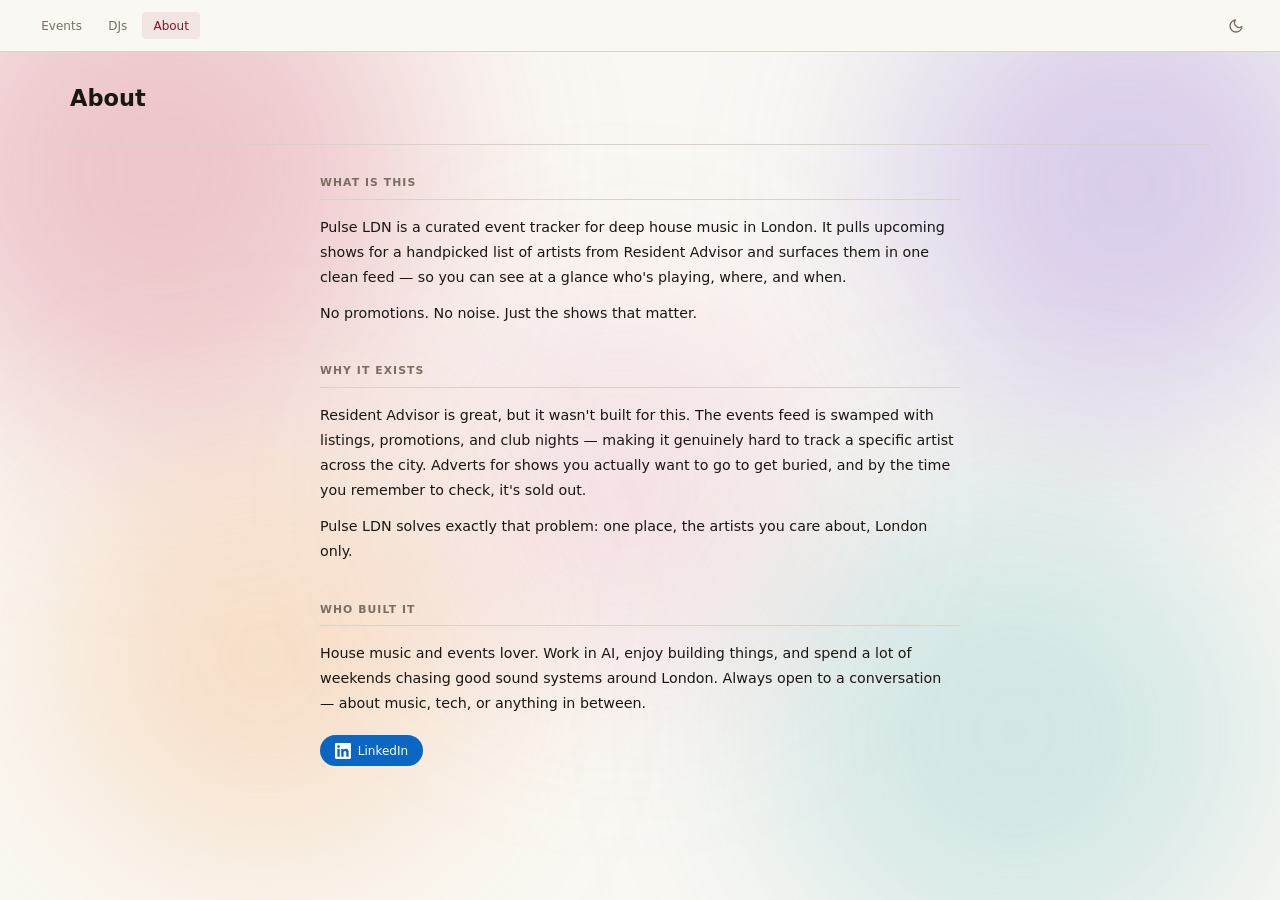
==== about.html @ 54cebf29 "Add about page and expand DJ list to 60 artists - New about.html with three sections: what it is, wh" ====
<!DOCTYPE html>
<html lang="en">
<head>
  <meta charset="UTF-8" />
  <meta name="viewport" content="width=device-width, initial-scale=1.0" />
  <title>About — Pulse LDN</title>
  <link rel="preconnect" href="https://fonts.googleapis.com" />
  <link rel="preconnect" href="https://fonts.gstatic.com" crossorigin />
  <link href="https://fonts.googleapis.com/css2?family=Playfair+Display:wght@700&display=swap" rel="stylesheet" />
  <link href="https://api.fontshare.com/v2/css?f[]=satoshi@400,500,700&display=swap" rel="stylesheet" />
  <link rel="preconnect" href="https://cdn.jsdelivr.net" />
  <link rel="stylesheet" href="style.css?v=6" />
  <script src="theme.js"></script>
</head>
<body>
  <div class="bg-blobs" aria-hidden="true">
    <div class="blob blob-1"></div>
    <div class="blob blob-2"></div>
    <div class="blob blob-3"></div>
    <div class="blob blob-4"></div>
    <div class="blob blob-5"></div>
  </div>
  <nav>
    <div class="nav-links">
      <a href="index.html">Events</a>
      <a href="djs.html">DJs</a>
      <a href="about.html" class="active">About</a>
    </div>
    <button id="themeToggle" class="theme-toggle" aria-label="Toggle dark mode"></button>
  </nav>

  <main>
    <div class="page-header" id="aboutHeader">
      <h2>About</h2>
    </div>

    <div id="aboutContent" style="max-width:640px; margin:0 auto;">

      <div class="section-title">What is this</div>
      <div class="about-block">
        <p>Pulse LDN is a curated event tracker for deep house music in London. It pulls upcoming shows for a handpicked list of artists from Resident Advisor and surfaces them in one clean feed — so you can see at a glance who's playing, where, and when.</p>
        <p>No promotions. No noise. Just the shows that matter.</p>
      </div>

      <div class="section-title">Why it exists</div>
      <div class="about-block">
        <p>Resident Advisor is great, but it wasn't built for this. The events feed is swamped with listings, promotions, and club nights — making it genuinely hard to track a specific artist across the city. Adverts for shows you actually want to go to get buried, and by the time you remember to check, it's sold out.</p>
        <p>Pulse LDN solves exactly that problem: one place, the artists you care about, London only.</p>
      </div>

      <div class="section-title">Who built it</div>
      <div class="about-block">
        <p>House music and events lover. Work in AI, enjoy building things, and spend a lot of weekends chasing good sound systems around London. Always open to a conversation — about music, tech, or anything in between.</p>
        <a
          href="https://www.linkedin.com/in/rohin-bhuptani/"
          target="_blank"
          rel="noopener noreferrer"
          class="linkedin-btn"
          aria-label="Connect on LinkedIn"
        >
          <svg xmlns="http://www.w3.org/2000/svg" width="16" height="16" viewBox="0 0 24 24" fill="currentColor" aria-hidden="true">
            <path d="M20.447 20.452h-3.554v-5.569c0-1.328-.027-3.037-1.852-3.037-1.853 0-2.136 1.445-2.136 2.939v5.667H9.351V9h3.414v1.561h.046c.477-.9 1.637-1.85 3.37-1.85 3.601 0 4.267 2.37 4.267 5.455v6.286zM5.337 7.433a2.062 2.062 0 0 1-2.063-2.065 2.064 2.064 0 1 1 2.063 2.065zm1.782 13.019H3.555V9h3.564v11.452zM22.225 0H1.771C.792 0 0 .774 0 1.729v20.542C0 23.227.792 24 1.771 24h20.451C23.2 24 24 23.227 24 22.271V1.729C24 .774 23.2 0 22.222 0h.003z"/>
          </svg>
          LinkedIn
        </a>
      </div>

    </div>
  </main>

  <script src="https://cdn.jsdelivr.net/npm/gsap@3.12.5/dist/gsap.min.js"></script>
  <script src="animations.js?v=2"></script>
</body>
</html>
---- style.css ----
/* ─── Reset & base ─────────────────────────────────────────────────────────── */
*, *::before, *::after { box-sizing: border-box; margin: 0; padding: 0; }

:root {
  --bg:           #FAF8F3;
  --surface:      #F2EDE4;
  --surface2:     #EAE5DA;
  --border:       #D8D1C6;
  --accent:       #8B1527;
  --accent-dim:   rgba(139, 21, 39, 0.08);
  --text:         #1A1612;
  --text-muted:   #7A6D62;
  --text-dim:     #B5ACA4;
  --pill-bg:      #EDE7DC;
  --pill-text:    #3A2E24;
  --row-hover:    rgba(0, 0, 0, 0.03);
  --row-alt:      rgba(0, 0, 0, 0.018);
  --surface-card: #FFFFFF;
  --input-bg:     rgba(255, 255, 255, 0.7);
  --glass-bg:     rgba(250, 248, 243, 0.65);
  --glass-inset:  rgba(255, 255, 255, 0.55);
  --clear-border: rgba(0, 0, 0, 0.12);
  --radius:       4px;
  --font:         'Satoshi', 'Inter', system-ui, -apple-system, sans-serif;
  --font-serif:   'Playfair Display', Georgia, 'Times New Roman', serif;
}

[data-theme="dark"] {
  --bg:           #0F0C0A;
  --surface:      #181410;
  --surface2:     #201C18;
  --border:       #2C2420;
  --accent:       #D4516A;
  --accent-dim:   rgba(212, 81, 106, 0.14);
  --text:         #F0EBE3;
  --text-muted:   #8A7A72;
  --text-dim:     #504640;
  --pill-bg:      #231E1A;
  --pill-text:    #C8BCB4;
  --row-hover:    rgba(255, 255, 255, 0.04);
  --row-alt:      rgba(255, 255, 255, 0.02);
  --surface-card: #181410;
  --input-bg:     rgba(255, 255, 255, 0.06);
  --glass-bg:     rgba(12, 9, 7, 0.80);
  --glass-inset:  rgba(255, 255, 255, 0.04);
  --clear-border: rgba(255, 255, 255, 0.12);
}

html { font-size: 15px; }

body {
  background: var(--bg);
  color: var(--text);
  font-family: var(--font);
  min-height: 100vh;
  line-height: 1.5;
  transition: background-color 0.25s, color 0.25s;
}

a { color: inherit; text-decoration: none; }

/* ── Ambient background blobs ──────────────────────────────────────────────── */
.bg-blobs {
  position: fixed;
  inset: 0;
  z-index: 0;
  pointer-events: none;
  overflow: hidden;
}

.blob {
  position: absolute;
  border-radius: 50%;
  filter: blur(100px);
  will-change: transform;
}

/* Light mode */
.blob-1 { width: 520px; height: 520px; top: -10%;   left: -8%;  background: rgba(210,90,120,0.32);  animation: drift1 20s ease-in-out infinite alternate; }
.blob-2 { width: 460px; height: 460px; top: -5%;    right: -6%; background: rgba(130,90,210,0.28);  animation: drift2 25s ease-in-out infinite alternate; }
.blob-3 { width: 400px; height: 400px; bottom: 5%;  left: 5%;   background: rgba(240,150,80,0.28);  animation: drift3 18s ease-in-out infinite alternate; }
.blob-4 { width: 480px; height: 480px; bottom: -8%; right: 2%;  background: rgba(60,170,180,0.22);  animation: drift4 22s ease-in-out infinite alternate; }
.blob-5 { width: 350px; height: 350px; top: 35%;    left: 35%;  background: rgba(225,120,160,0.20); animation: drift5 28s ease-in-out infinite alternate; }

/* Dark mode overrides */
[data-theme="dark"] .blob-1 { background: rgba(200,55,85,0.30); }
[data-theme="dark"] .blob-2 { background: rgba(130,45,70,0.24); }
[data-theme="dark"] .blob-3 { background: rgba(190,90,35,0.22); }
[data-theme="dark"] .blob-4 { background: rgba(120,50,100,0.20); }
[data-theme="dark"] .blob-5 { background: rgba(170,45,65,0.18); }

@keyframes drift1 { from { transform: translate(0,0) scale(1);    } to { transform: translate(60px,80px) scale(1.1);    } }
@keyframes drift2 { from { transform: translate(0,0) scale(1.05); } to { transform: translate(-70px,50px) scale(0.95); } }
@keyframes drift3 { from { transform: translate(0,0) scale(0.95); } to { transform: translate(50px,-60px) scale(1.1);  } }
@keyframes drift4 { from { transform: translate(0,0) scale(1);    } to { transform: translate(-50px,-70px) scale(1.05);} }
@keyframes drift5 { from { transform: translate(0,0) scale(1.1);  } to { transform: translate(40px,60px) scale(0.9);   } }

/* ─── Nav ──────────────────────────────────────────────────────────────────── */
nav {
  border-bottom: 1px solid var(--border);
  padding: 0 2rem;
  height: 52px;
  display: flex;
  align-items: center;
  gap: 2rem;
  position: sticky;
  top: 0;
  z-index: 10;
  background: var(--bg);
  transition: background-color 0.25s, border-color 0.25s;
}

.nav-logo {
  font-size: 0.95rem;
  font-weight: 700;
  letter-spacing: 0.06em;
  text-transform: uppercase;
  color: var(--text);
  flex-shrink: 0;
}

.nav-links {
  display: flex;
  gap: 0.25rem;
}

.nav-links a {
  font-size: 0.8rem;
  font-weight: 500;
  color: var(--text-muted);
  padding: 0.3rem 0.75rem;
  border-radius: var(--radius);
  transition: color 0.15s, background 0.15s;
}

.nav-links a:hover,
.nav-links a.active {
  color: var(--accent);
  background: var(--accent-dim);
}

.nav-mini-title {
  position: absolute;
  left: 50%;
  transform: translateX(-50%);
  font-family: var(--font-serif);
  font-size: 1rem;
  font-weight: 700;
  letter-spacing: -0.02em;
  color: var(--text);
  opacity: 0;
  pointer-events: none;
  white-space: nowrap;
}

.theme-toggle {
  margin-left: auto;
  background: none;
  border: none;
  cursor: pointer;
  color: var(--text-muted);
  padding: 0.4rem;
  border-radius: 50%;
  display: flex;
  align-items: center;
  justify-content: center;
  transition: color 0.15s, background 0.15s;
  flex-shrink: 0;
  line-height: 0;
}

.theme-toggle:hover {
  color: var(--text);
  background: var(--accent-dim);
}

/* ─── Hero ─────────────────────────────────────────────────────────────────── */
.hero {
  padding: 3.5rem 0;
  text-align: center;
  border-bottom: 1px solid var(--border);
  margin-bottom: 2.5rem;
}

.hero-title {
  font-family: var(--font-serif);
  font-size: clamp(2.5rem, 5.5vw, 5rem);
  font-weight: 700;
  color: var(--text);
  line-height: 1.05;
  letter-spacing: -0.03em;
  margin-bottom: 0.85rem;
}

.hero-sub {
  font-size: 0.875rem;
  color: var(--text-muted);
}

/* ─── Main layout ──────────────────────────────────────────────────────────── */
main {
  max-width: 1200px;
  margin: 0 auto;
  padding: 0 2rem 4rem;
  position: relative;
  z-index: 1;
}

/* ─── Filters ──────────────────────────────────────────────────────────────── */
.filters {
  display: flex;
  align-items: flex-end;
  gap: 1rem;
  margin-bottom: 1.5rem;
  flex-wrap: wrap;
  background: var(--glass-bg);
  backdrop-filter: blur(18px);
  -webkit-backdrop-filter: blur(18px);
  border: 1px solid rgba(255, 255, 255, 0.08);
  border-radius: 18px;
  box-shadow: 0 8px 32px rgba(0, 0, 0, 0.07), 0 1px 0 var(--glass-inset) inset;
  padding: 1.5rem;
  transition: background-color 0.25s;
}

/* Filter toggle — mobile only */
.filter-toggle {
  display: none;
}

/* Filter body — transparent on desktop, toggled on mobile */
.filter-body {
  display: contents;
}

.filter-group {
  display: flex;
  flex-direction: column;
  gap: 0.3rem;
}

.filter-group label {
  font-size: 0.68rem;
  font-weight: 600;
  letter-spacing: 0.08em;
  text-transform: uppercase;
  color: var(--text-muted);
}

.filter-group input[type="text"],
.filter-group input[type="date"],
.filter-group select {
  background: var(--input-bg);
  border: 1px solid rgba(0, 0, 0, 0.09);
  border-radius: 999px;
  color: var(--text);
  font-family: var(--font);
  font-size: 0.85rem;
  padding: 0.45rem 1rem;
  outline: none;
  transition: border-color 0.15s, box-shadow 0.15s, background-color 0.25s;
  height: 36px;
}

[data-theme="dark"] .filter-group input[type="text"],
[data-theme="dark"] .filter-group input[type="date"],
[data-theme="dark"] .filter-group select {
  border-color: rgba(255, 255, 255, 0.1);
}

#searchDJ { width: 200px; }
#filterVenue { width: 180px; cursor: pointer; }
#dateFrom, #dateTo { width: 148px; }

input[type="date"]::-webkit-calendar-picker-indicator {
  filter: opacity(0.35);
  cursor: pointer;
}

[data-theme="dark"] input[type="date"]::-webkit-calendar-picker-indicator {
  filter: invert(0.8) opacity(0.5);
}

.filter-group input:focus,
.filter-group select:focus {
  border-color: var(--accent);
  box-shadow: 0 0 0 2px var(--accent-dim);
}

/* Weekend shortcut buttons */
.weekend-btns {
  display: flex;
  flex-direction: column;
  gap: 0.3rem;
}

.weekend-btns-label {
  font-size: 0.68rem;
  font-weight: 600;
  letter-spacing: 0.08em;
  text-transform: uppercase;
  color: var(--text-muted);
}

.weekend-btns-row {
  display: flex;
  gap: 0.4rem;
}

.weekend-btn {
  height: 36px;
  padding: 0 1rem;
  background: var(--accent-dim);
  border: 1px solid var(--accent);
  border-radius: 999px;
  color: var(--accent);
  font-family: var(--font);
  font-size: 0.75rem;
  font-weight: 600;
  cursor: pointer;
  transition: background 0.15s, color 0.15s;
  white-space: nowrap;
}

.weekend-btn:hover,
.weekend-btn.active {
  background: var(--accent);
  color: white;
}

.clear-btn {
  height: 36px;
  padding: 0 1.1rem;
  background: transparent;
  border: 1px solid var(--border);
  border-radius: 999px;
  color: var(--text);
  font-family: var(--font);
  font-size: 0.8rem;
  font-weight: 500;
  cursor: pointer;
  transition: border-color 0.15s, color 0.15s, background 0.15s;
  white-space: nowrap;
  align-self: flex-end;
}

.clear-btn:hover {
  border-color: var(--text-muted);
  background: var(--row-hover);
  color: var(--text);
}

/* ─── Results meta ─────────────────────────────────────────────────────────── */
.results-meta {
  font-size: 0.75rem;
  color: var(--text-muted);
  margin-bottom: 0.75rem;
  min-height: 1.2em;
}

/* ─── Table ────────────────────────────────────────────────────────────────── */
.table-wrapper {
  overflow-x: auto;
  border: 1px solid var(--border);
  border-radius: 6px;
  box-shadow: 0 2px 20px rgba(0, 0, 0, 0.06);
  background: var(--surface-card);
  transition: background-color 0.25s, border-color 0.25s;
}

table {
  width: 100%;
  border-collapse: collapse;
  font-size: 0.875rem;
}

thead th {
  background: var(--surface2);
  padding: 0.65rem 1rem;
  text-align: left;
  font-size: 0.68rem;
  font-weight: 600;
  letter-spacing: 0.08em;
  text-transform: uppercase;
  color: var(--text-muted);
  border-bottom: 2px solid var(--border);
  white-space: nowrap;
}

thead th[data-sort] {
  cursor: pointer;
  user-select: none;
  transition: color 0.15s;
}

thead th[data-sort]:hover { color: var(--text); }

thead th[data-sort]::after {
  content: '';
  display: inline-block;
  margin-left: 0.35rem;
  opacity: 0;
  font-size: 0.6rem;
  vertical-align: middle;
}

thead th[data-sort].sort-asc::after  { content: '▲'; opacity: 0.7; }
thead th[data-sort].sort-desc::after { content: '▼'; opacity: 0.7; }

thead th[data-sort].sort-asc,
thead th[data-sort].sort-desc { color: var(--accent); }

tbody tr {
  border-bottom: 1px solid var(--border);
  transition: background 0.1s;
}

tbody tr:last-child { border-bottom: none; }
tbody tr:nth-child(odd) { background: var(--row-alt); }
tbody tr:hover { background: var(--row-hover); }

tbody td {
  padding: 0.9rem 1rem;
  vertical-align: top;
}

.col-date    { width: 110px; }
.col-event   { min-width: 200px; }
.col-venue   { width: 180px; }
.col-djs     { min-width: 220px; }
.col-tickets { width: 120px; text-align: right; }

/* Date cell */
.date-cell {
  display: flex;
  flex-direction: column;
  gap: 1px;
}

.date-day {
  font-size: 0.72rem;
  font-weight: 600;
  letter-spacing: 0.06em;
  text-transform: uppercase;
  color: var(--text-muted);
}

.date-full {
  font-size: 0.9rem;
  font-weight: 500;
  color: var(--text);
}

tr.is-weekend .date-full {
  color: var(--accent);
  font-weight: 600;
}

/* Event title */
.event-title { font-weight: 500; color: var(--text); line-height: 1.35; }

/* Venue */
.venue-name { color: var(--text-muted); }

/* DJ pills */
.lineup { display: flex; flex-wrap: wrap; gap: 0.3rem; }

.dj-pill {
  background: var(--pill-bg);
  color: var(--pill-text);
  font-size: 0.72rem;
  font-weight: 500;
  padding: 0.25rem 0.65rem;
  border-radius: 999px;
  white-space: nowrap;
  cursor: pointer;
  border: 1px solid var(--border);
  transition: border-color 0.1s, color 0.1s, background 0.1s;
  text-decoration: none;
  display: inline-block;
}

.dj-pill:hover,
a.dj-pill:hover {
  background: var(--accent);
  border-color: var(--accent);
  color: white;
}

/* View event link */
.ticket-link {
  display: inline-block;
  font-size: 0.75rem;
  font-weight: 600;
  letter-spacing: 0.03em;
  color: var(--accent);
  text-decoration: none;
  padding: 0.3rem 0.85rem;
  border: 1px solid var(--accent);
  border-radius: 999px;
  transition: background 0.15s, color 0.15s;
  white-space: nowrap;
}

.ticket-link:hover {
  background: var(--accent);
  color: white;
}

.no-tickets { font-size: 0.75rem; color: var(--text-dim); }

/* Loading / empty rows */
.loading-row td,
.no-results-row td {
  color: var(--text-muted);
  text-align: center;
  padding: 3rem 1rem;
  font-size: 0.85rem;
}

/* ─── Empty state ──────────────────────────────────────────────────────────── */
.empty-state {
  text-align: center;
  padding: 5rem 1rem;
  color: var(--text-muted);
}
.empty-state p { margin-bottom: 1.2rem; font-size: 0.9rem; }

/* ─── Mobile event cards ───────────────────────────────────────────────────── */
.mobile-cards { display: none; }

/* ─── Page header (for inner pages) ───────────────────────────────────────── */
.page-header {
  margin-bottom: 2rem;
  padding-top: 2rem;
  padding-bottom: 1.5rem;
  border-bottom: 1px solid var(--border);
}

.page-header h2 {
  font-size: 1.5rem;
  font-weight: 700;
  color: var(--text);
  margin-bottom: 0.4rem;
}

.page-header p {
  font-size: 0.875rem;
  color: var(--text-muted);
}

/* ─── DJ Grid (djs.html) ───────────────────────────────────────────────────── */
.dj-grid {
  display: grid;
  grid-template-columns: repeat(auto-fill, minmax(180px, 1fr));
  gap: 0.75rem;
  margin-bottom: 3rem;
}

.dj-card {
  background: var(--surface-card);
  border: 1px solid var(--border);
  border-radius: var(--radius);
  padding: 1rem 1.25rem;
  text-decoration: none;
  color: var(--text);
  transition: border-color 0.15s, box-shadow 0.15s, background-color 0.25s;
  display: block;
}

.dj-card:hover {
  border-color: var(--accent);
  box-shadow: 0 2px 12px var(--accent-dim);
}

.dj-card-name {
  font-size: 0.9rem;
  font-weight: 600;
  color: var(--text);
  margin-bottom: 0.2rem;
}

.dj-card-meta {
  font-size: 0.72rem;
  color: var(--text-muted);
}

/* ─── About page ───────────────────────────────────────────────────────────── */
.about-block {
  margin-bottom: 2.5rem;
}

.about-block p {
  font-size: 0.95rem;
  line-height: 1.75;
  color: var(--text);
  margin-bottom: 0.75rem;
}

.linkedin-btn {
  display: inline-flex;
  align-items: center;
  gap: 0.45rem;
  margin-top: 0.5rem;
  padding: 0.45rem 1rem;
  border-radius: 999px;
  background: #0A66C2;
  color: #fff;
  font-size: 0.8rem;
  font-weight: 500;
  text-decoration: none;
  transition: opacity 0.15s;
}

.linkedin-btn:hover {
  opacity: 0.85;
}

/* ─── Request section (djs.html) ───────────────────────────────────────────── */
.request-section {
  background: var(--surface-card);
  border: 1px solid var(--border);
  border-radius: var(--radius);
  padding: 2rem;
  max-width: 560px;
  transition: background-color 0.25s;
}

.request-section h3 {
  font-size: 1rem;
  font-weight: 600;
  color: var(--text);
  margin-bottom: 0.5rem;
}

.request-section p {
  font-size: 0.85rem;
  color: var(--text-muted);
  margin-bottom: 1.25rem;
  line-height: 1.6;
}

.request-form {
  display: flex;
  flex-direction: column;
  gap: 0.75rem;
}

.request-form input,
.request-form textarea {
  background: var(--bg);
  border: 1px solid var(--border);
  border-radius: var(--radius);
  color: var(--text);
  font-family: var(--font);
  font-size: 0.85rem;
  padding: 0.6rem 0.85rem;
  outline: none;
  transition: border-color 0.15s;
  resize: vertical;
}

.request-form input:focus,
.request-form textarea:focus {
  border-color: var(--accent);
}

.request-form input::placeholder,
.request-form textarea::placeholder { color: var(--text-dim); }

.submit-btn {
  height: 38px;
  padding: 0 1.25rem;
  background: var(--accent);
  border: none;
  border-radius: 999px;
  color: white;
  font-family: var(--font);
  font-size: 0.85rem;
  font-weight: 600;
  cursor: pointer;
  align-self: flex-start;
  transition: opacity 0.15s;
}

.submit-btn:hover { opacity: 0.85; }

/* ─── DJ Profile (dj.html) ─────────────────────────────────────────────────── */
.dj-profile {
  max-width: 760px;
  padding-top: 2rem;
}

.dj-profile-header {
  margin-bottom: 1.75rem;
}

.dj-profile-name {
  font-family: var(--font-serif);
  font-size: 2.25rem;
  font-weight: 700;
  color: var(--text);
  letter-spacing: -0.02em;
  margin-bottom: 0.5rem;
}

.dj-profile-blurb {
  font-size: 1rem;
  color: var(--text-muted);
  line-height: 1.6;
  margin-bottom: 1rem;
}

.dj-socials {
  display: flex;
  flex-wrap: wrap;
  gap: 0.5rem;
}

.social-link {
  display: inline-block;
  font-size: 0.75rem;
  font-weight: 600;
  letter-spacing: 0.04em;
  text-transform: uppercase;
  color: var(--text-muted);
  border: 1px solid var(--border);
  border-radius: var(--radius);
  padding: 0.3rem 0.75rem;
  text-decoration: none;
  transition: border-color 0.15s, color 0.15s;
}

.social-link:hover {
  border-color: var(--accent);
  color: var(--accent);
}

.dj-profile-bio {
  background: var(--surface-card);
  border: 1px solid var(--border);
  border-radius: var(--radius);
  padding: 1.5rem;
  margin-bottom: 2rem;
  font-size: 0.9rem;
  color: var(--text-muted);
  line-height: 1.75;
  white-space: pre-wrap;
  transition: background-color 0.25s;
}

.section-title {
  font-size: 0.72rem;
  font-weight: 700;
  letter-spacing: 0.1em;
  text-transform: uppercase;
  color: var(--text-muted);
  margin-bottom: 1rem;
  padding-bottom: 0.5rem;
  border-bottom: 1px solid var(--border);
}

.back-link {
  display: inline-flex;
  align-items: center;
  gap: 0.4rem;
  font-size: 0.75rem;
  font-weight: 600;
  color: var(--text-muted);
  border: 1px solid var(--border);
  border-radius: 999px;
  padding: 0.35rem 0.9rem;
  margin-top: 1.75rem;
  margin-bottom: 2.5rem;
  transition: color 0.15s, border-color 0.15s, background 0.15s;
}

.back-link:hover {
  color: var(--accent);
  border-color: var(--accent);
  background: var(--accent-dim);
}

/* ─── Responsive ───────────────────────────────────────────────────────────── */
@media (max-width: 700px) {
  nav { padding: 0 1rem; }
  main { padding: 0 1rem 3rem; }

  .hero { padding: 1.25rem 0; }
  .hero-title { font-size: 2rem; }

  .filters { gap: 0; padding: 0; }

  .filter-toggle {
    display: flex;
    align-items: center;
    width: 100%;
    padding: 0.9rem 1.25rem;
    background: none;
    border: none;
    font-family: var(--font);
    font-size: 0.8rem;
    font-weight: 600;
    letter-spacing: 0.06em;
    text-transform: uppercase;
    color: var(--text-muted);
    cursor: pointer;
    gap: 0.4rem;
  }

  .filter-count { color: var(--accent); }

  .filter-arrow {
    margin-left: auto;
    font-size: 0.75rem;
    transition: transform 0.2s;
  }

  .filters.is-open .filter-arrow { transform: rotate(180deg); }

  .filter-body {
    display: none;
    flex-direction: column;
    gap: 0.75rem;
    width: 100%;
    box-sizing: border-box;
    padding: 0 1.25rem 1.25rem;
  }

  .filters.is-open .filter-body { display: flex; }

  #searchDJ, #filterVenue, #dateFrom, #dateTo {
    width: 100%;
    max-width: 100%;
    box-sizing: border-box;
  }
  .filter-group { width: 100%; }
  .weekend-btns { width: 100%; }
  .weekend-btns-row { width: 100%; }
  .weekend-btn { flex: 1; }

  .table-wrapper { display: none; }

  .mobile-cards {
    display: flex;
    flex-direction: column;
    gap: 0.75rem;
  }

  .event-card {
    background: var(--surface-card);
    border: 1px solid var(--border);
    border-radius: 6px;
    padding: 1rem 1.25rem;
    transition: background-color 0.25s;
  }

  .event-card-date {
    font-size: 0.72rem;
    font-weight: 600;
    text-transform: uppercase;
    letter-spacing: 0.06em;
    color: var(--text-muted);
    margin-bottom: 0.35rem;
  }

  .event-card-date.is-weekend { color: var(--accent); }

  .event-card-title {
    font-size: 0.95rem;
    font-weight: 600;
    color: var(--text);
    margin-bottom: 0.2rem;
    line-height: 1.3;
  }

  .event-card-venue {
    font-size: 0.8rem;
    color: var(--text-muted);
    margin-bottom: 0.65rem;
  }

  .event-card-lineup {
    display: flex;
    flex-wrap: wrap;
    gap: 0.3rem;
    margin-bottom: 0.85rem;
  }

  .event-card-footer {
    display: flex;
    justify-content: flex-end;
  }

  .dj-grid { grid-template-columns: repeat(auto-fill, minmax(140px, 1fr)); }
}
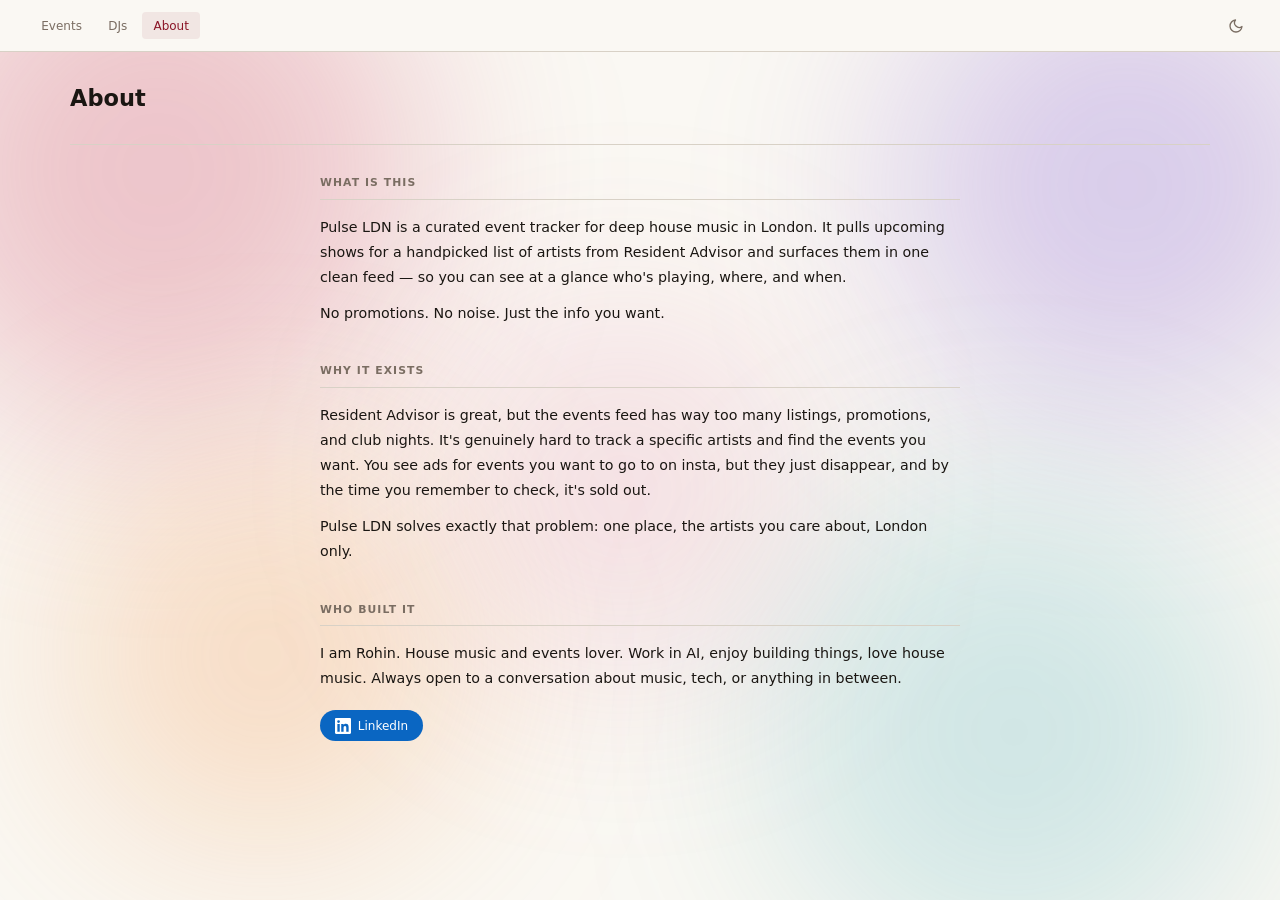
==== commit d470b2dc: "Update about.html" ====
--- a/about.html
+++ b/about.html
@@ -39,18 +39,18 @@
       <div class="section-title">What is this</div>
       <div class="about-block">
         <p>Pulse LDN is a curated event tracker for deep house music in London. It pulls upcoming shows for a handpicked list of artists from Resident Advisor and surfaces them in one clean feed — so you can see at a glance who's playing, where, and when.</p>
-        <p>No promotions. No noise. Just the shows that matter.</p>
+        <p>No promotions. No noise. Just the info you want. </p>
       </div>
 
       <div class="section-title">Why it exists</div>
       <div class="about-block">
-        <p>Resident Advisor is great, but it wasn't built for this. The events feed is swamped with listings, promotions, and club nights — making it genuinely hard to track a specific artist across the city. Adverts for shows you actually want to go to get buried, and by the time you remember to check, it's sold out.</p>
+        <p>Resident Advisor is great, but the events feed has way too many listings, promotions, and club nights. It's genuinely hard to track a specific artists and find the events you want. You see ads for events you want to go to on insta, but they just disappear, and by the time you remember to check, it's sold out.</p>
         <p>Pulse LDN solves exactly that problem: one place, the artists you care about, London only.</p>
       </div>
 
       <div class="section-title">Who built it</div>
       <div class="about-block">
-        <p>House music and events lover. Work in AI, enjoy building things, and spend a lot of weekends chasing good sound systems around London. Always open to a conversation — about music, tech, or anything in between.</p>
+        <p>I am Rohin. House music and events lover. Work in AI, enjoy building things, love house music. Always open to a conversation about music, tech, or anything in between.</p>
         <a
           href="https://www.linkedin.com/in/rohin-bhuptani/"
           target="_blank"
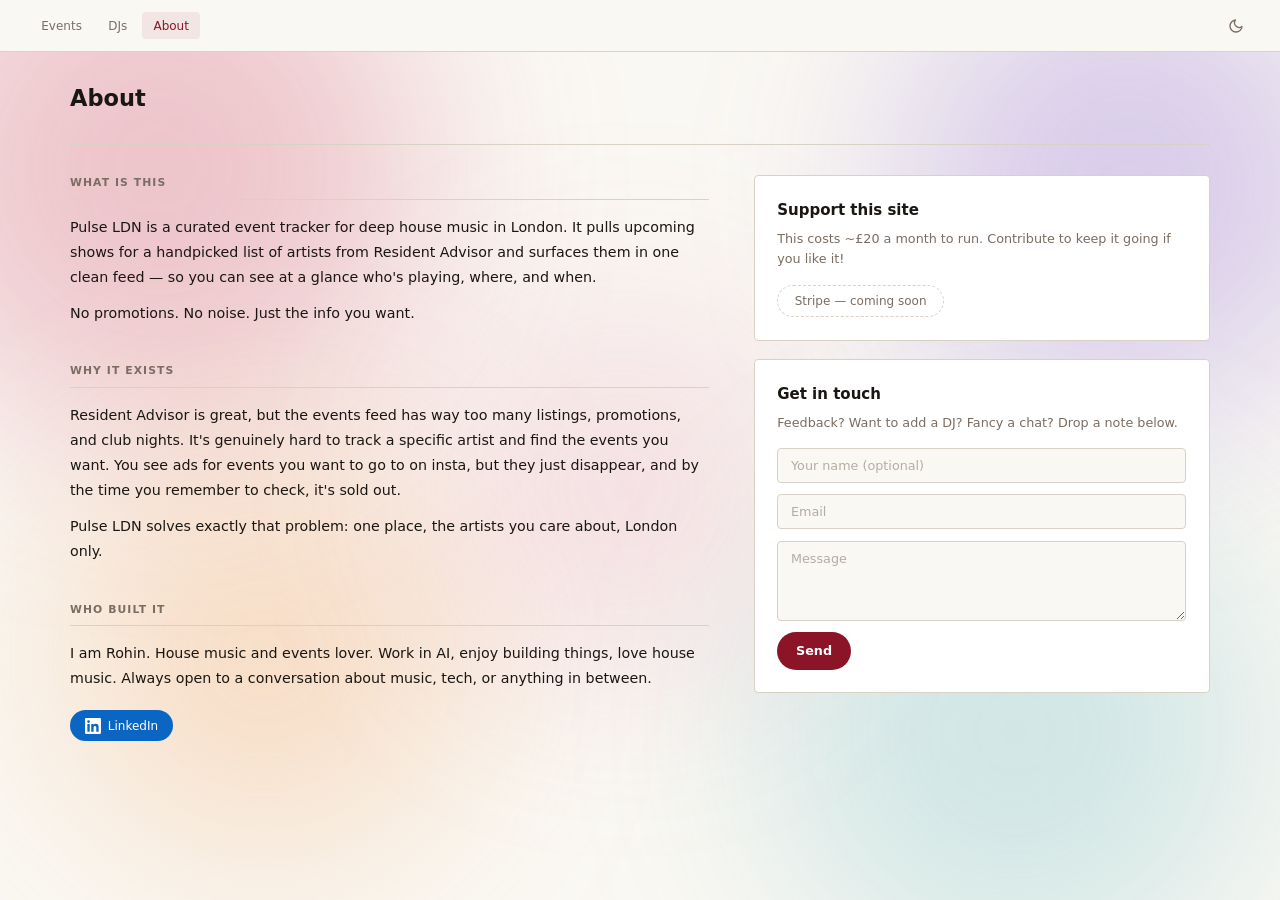
==== commit d3b3998d: "About page redesign: two-col layout, support placeholder, contact form - About page now uses 2-col g" ====
--- a/about.html
+++ b/about.html
@@ -9,7 +9,7 @@
   <link href="https://fonts.googleapis.com/css2?family=Playfair+Display:wght@700&display=swap" rel="stylesheet" />
   <link href="https://api.fontshare.com/v2/css?f[]=satoshi@400,500,700&display=swap" rel="stylesheet" />
   <link rel="preconnect" href="https://cdn.jsdelivr.net" />
-  <link rel="stylesheet" href="style.css?v=6" />
+  <link rel="stylesheet" href="style.css?v=7" />
   <script src="theme.js"></script>
 </head>
 <body>
@@ -34,39 +34,102 @@
       <h2>About</h2>
     </div>
 
-    <div id="aboutContent" style="max-width:640px; margin:0 auto;">
+    <div class="about-grid">
+      <div class="about-main">
 
-      <div class="section-title">What is this</div>
-      <div class="about-block">
-        <p>Pulse LDN is a curated event tracker for deep house music in London. It pulls upcoming shows for a handpicked list of artists from Resident Advisor and surfaces them in one clean feed — so you can see at a glance who's playing, where, and when.</p>
-        <p>No promotions. No noise. Just the info you want. </p>
+        <div class="section-title">What is this</div>
+        <div class="about-block">
+          <p>Pulse LDN is a curated event tracker for deep house music in London. It pulls upcoming shows for a handpicked list of artists from Resident Advisor and surfaces them in one clean feed — so you can see at a glance who's playing, where, and when.</p>
+          <p>No promotions. No noise. Just the info you want.</p>
+        </div>
+
+        <div class="section-title">Why it exists</div>
+        <div class="about-block">
+          <p>Resident Advisor is great, but the events feed has way too many listings, promotions, and club nights. It's genuinely hard to track a specific artist and find the events you want. You see ads for events you want to go to on insta, but they just disappear, and by the time you remember to check, it's sold out.</p>
+          <p>Pulse LDN solves exactly that problem: one place, the artists you care about, London only.</p>
+        </div>
+
+        <div class="section-title">Who built it</div>
+        <div class="about-block">
+          <p>I am Rohin. House music and events lover. Work in AI, enjoy building things, love house music. Always open to a conversation about music, tech, or anything in between.</p>
+          <a
+            href="https://www.linkedin.com/in/rohin-bhuptani/"
+            target="_blank"
+            rel="noopener noreferrer"
+            class="linkedin-btn"
+            aria-label="Connect on LinkedIn"
+          >
+            <svg xmlns="http://www.w3.org/2000/svg" width="16" height="16" viewBox="0 0 24 24" fill="currentColor" aria-hidden="true">
+              <path d="M20.447 20.452h-3.554v-5.569c0-1.328-.027-3.037-1.852-3.037-1.853 0-2.136 1.445-2.136 2.939v5.667H9.351V9h3.414v1.561h.046c.477-.9 1.637-1.85 3.37-1.85 3.601 0 4.267 2.37 4.267 5.455v6.286zM5.337 7.433a2.062 2.062 0 0 1-2.063-2.065 2.064 2.064 0 1 1 2.063 2.065zm1.782 13.019H3.555V9h3.564v11.452zM22.225 0H1.771C.792 0 0 .774 0 1.729v20.542C0 23.227.792 24 1.771 24h20.451C23.2 24 24 23.227 24 22.271V1.729C24 .774 23.2 0 22.222 0h.003z"/>
+            </svg>
+            LinkedIn
+          </a>
+        </div>
+
       </div>
 
-      <div class="section-title">Why it exists</div>
-      <div class="about-block">
-        <p>Resident Advisor is great, but the events feed has way too many listings, promotions, and club nights. It's genuinely hard to track a specific artists and find the events you want. You see ads for events you want to go to on insta, but they just disappear, and by the time you remember to check, it's sold out.</p>
-        <p>Pulse LDN solves exactly that problem: one place, the artists you care about, London only.</p>
-      </div>
+      <aside class="about-aside">
+        <div class="support-card">
+          <h3>Support this site</h3>
+          <p>This costs ~£20 a month to run. Contribute to keep it going if you like it!</p>
+          <button class="support-btn" disabled>Stripe — coming soon</button>
+        </div>
 
-      <div class="section-title">Who built it</div>
-      <div class="about-block">
-        <p>I am Rohin. House music and events lover. Work in AI, enjoy building things, love house music. Always open to a conversation about music, tech, or anything in between.</p>
-        <a
-          href="https://www.linkedin.com/in/rohin-bhuptani/"
-          target="_blank"
-          rel="noopener noreferrer"
-          class="linkedin-btn"
-          aria-label="Connect on LinkedIn"
-        >
-          <svg xmlns="http://www.w3.org/2000/svg" width="16" height="16" viewBox="0 0 24 24" fill="currentColor" aria-hidden="true">
-            <path d="M20.447 20.452h-3.554v-5.569c0-1.328-.027-3.037-1.852-3.037-1.853 0-2.136 1.445-2.136 2.939v5.667H9.351V9h3.414v1.561h.046c.477-.9 1.637-1.85 3.37-1.85 3.601 0 4.267 2.37 4.267 5.455v6.286zM5.337 7.433a2.062 2.062 0 0 1-2.063-2.065 2.064 2.064 0 1 1 2.063 2.065zm1.782 13.019H3.555V9h3.564v11.452zM22.225 0H1.771C.792 0 0 .774 0 1.729v20.542C0 23.227.792 24 1.771 24h20.451C23.2 24 24 23.227 24 22.271V1.729C24 .774 23.2 0 22.222 0h.003z"/>
-          </svg>
-          LinkedIn
-        </a>
-      </div>
-
+        <div class="contact-card">
+          <h3>Get in touch</h3>
+          <p>Feedback? Want to add a DJ? Fancy a chat? Drop a note below.</p>
+          <form
+            action="https://formspree.io/f/mwvynvjv"
+            method="POST"
+            id="contactForm"
+            class="request-form"
+          >
+            <input type="text" name="name" placeholder="Your name (optional)" />
+            <input type="email" name="email" placeholder="Email" required />
+            <textarea name="message" rows="4" placeholder="Message" required></textarea>
+            <button type="submit" class="submit-btn">Send</button>
+          </form>
+          <p id="contactConfirm" hidden>Thanks — got it. I'll be in touch.</p>
+          <p id="contactError" hidden style="color:var(--accent); font-size:0.85rem; margin-top:0.75rem;">
+            Something went wrong. Try emailing instead.
+          </p>
+        </div>
+      </aside>
     </div>
   </main>
+
+  <script>
+    const form = document.getElementById('contactForm');
+    const confirmEl = document.getElementById('contactConfirm');
+    const errorEl = document.getElementById('contactError');
+
+    form.addEventListener('submit', async (e) => {
+      e.preventDefault();
+      errorEl.hidden = true;
+      const submitBtn = form.querySelector('button[type="submit"]');
+      const originalLabel = submitBtn.textContent;
+      submitBtn.disabled = true;
+      submitBtn.textContent = 'Sending…';
+
+      try {
+        const res = await fetch(form.action, {
+          method: 'POST',
+          body: new FormData(form),
+          headers: { 'Accept': 'application/json' },
+        });
+        if (res.ok) {
+          form.hidden = true;
+          confirmEl.hidden = false;
+        } else {
+          throw new Error('Bad response');
+        }
+      } catch (_) {
+        errorEl.hidden = false;
+        submitBtn.disabled = false;
+        submitBtn.textContent = originalLabel;
+      }
+    });
+  </script>
 
   <script src="https://cdn.jsdelivr.net/npm/gsap@3.12.5/dist/gsap.min.js"></script>
   <script src="animations.js?v=2"></script>
--- a/style.css
+++ b/style.css
@@ -586,6 +586,63 @@
 }
 
 /* ─── About page ───────────────────────────────────────────────────────────── */
+.about-grid {
+  display: grid;
+  grid-template-columns: minmax(0, 1.4fr) minmax(0, 1fr);
+  gap: 3rem;
+  align-items: start;
+}
+
+.about-main {
+  text-align: left;
+}
+
+.about-aside {
+  position: sticky;
+  top: 80px;
+  display: flex;
+  flex-direction: column;
+  gap: 1.25rem;
+}
+
+.support-card,
+.contact-card {
+  background: var(--surface-card);
+  border: 1px solid var(--border);
+  border-radius: var(--radius);
+  padding: 1.5rem;
+  transition: background-color 0.25s;
+}
+
+.support-card h3,
+.contact-card h3 {
+  font-size: 1rem;
+  font-weight: 700;
+  margin: 0 0 0.5rem;
+  color: var(--text);
+}
+
+.support-card p,
+.contact-card p {
+  font-size: 0.85rem;
+  line-height: 1.6;
+  color: var(--text-muted);
+  margin: 0 0 1rem;
+}
+
+.support-btn {
+  display: inline-block;
+  padding: 0.55rem 1.1rem;
+  border-radius: 999px;
+  background: transparent;
+  color: var(--text-muted);
+  border: 1px dashed var(--border);
+  font-size: 0.8rem;
+  font-weight: 500;
+  font-family: inherit;
+  cursor: not-allowed;
+}
+
 .about-block {
   margin-bottom: 2.5rem;
 }
@@ -614,6 +671,16 @@
 
 .linkedin-btn:hover {
   opacity: 0.85;
+}
+
+@media (max-width: 880px) {
+  .about-grid {
+    grid-template-columns: 1fr;
+    gap: 2rem;
+  }
+  .about-aside {
+    position: static;
+  }
 }
 
 /* ─── Request section (djs.html) ───────────────────────────────────────────── */
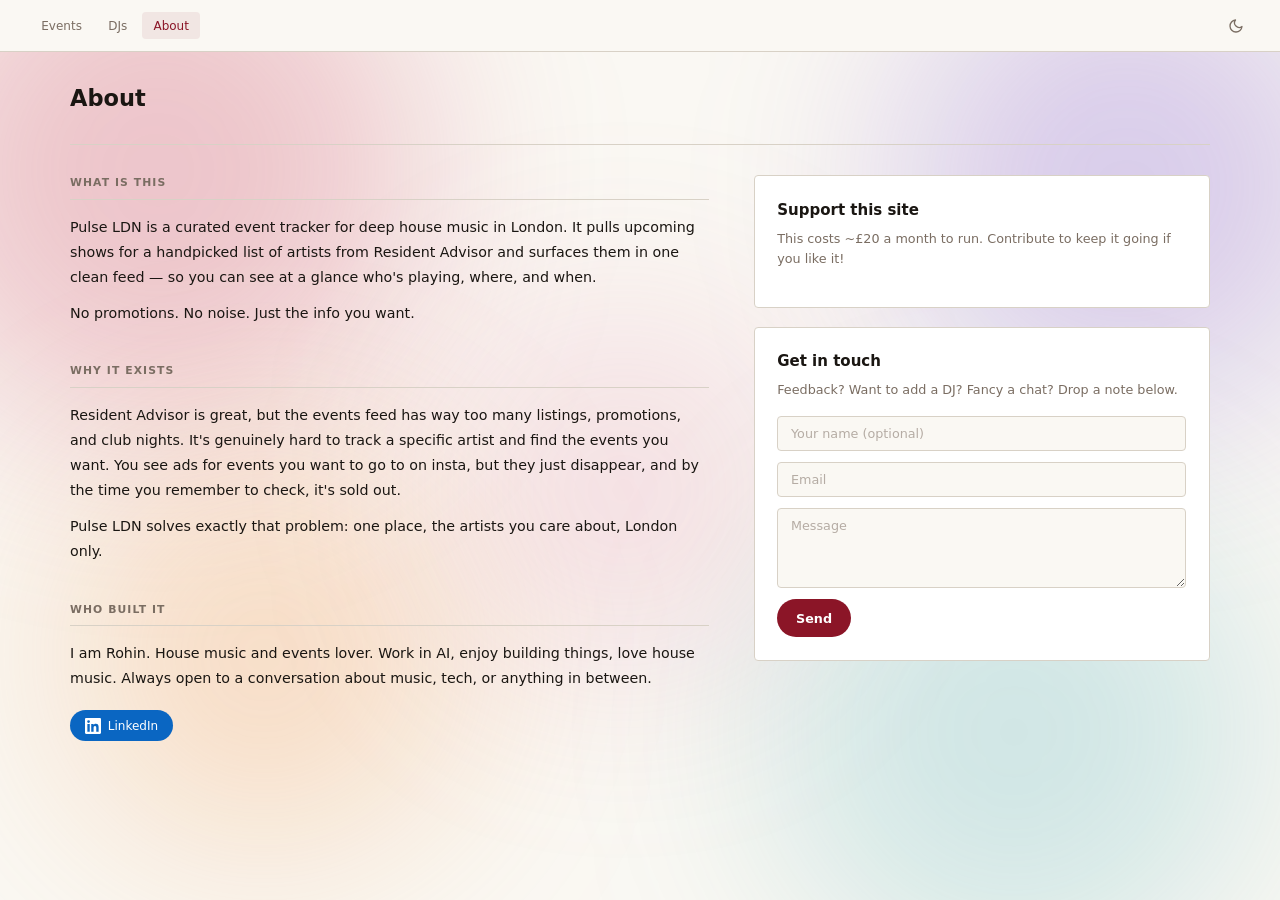
==== commit ff20daec: "Add Stripe Buy Button to support card Replaces Payment Link placeholder with embedded stripe-buy-but" ====
--- a/about.html
+++ b/about.html
@@ -11,6 +11,7 @@
   <link rel="preconnect" href="https://cdn.jsdelivr.net" />
   <link rel="stylesheet" href="style.css?v=7" />
   <script src="theme.js"></script>
+  <script async src="https://js.stripe.com/v3/buy-button.js"></script>
 </head>
 <body>
   <div class="bg-blobs" aria-hidden="true">
@@ -72,7 +73,10 @@
         <div class="support-card">
           <h3>Support this site</h3>
           <p>This costs ~£20 a month to run. Contribute to keep it going if you like it!</p>
-          <button class="support-btn" disabled>Stripe — coming soon</button>
+          <stripe-buy-button
+            buy-button-id="buy_btn_1TUWoPEKmdImYHkx97VffvHU"
+            publishable-key="pk_live_51TUWYhEKmdImYHkxPPdSYrr7RzmHdSrNA3oM87UBC1wHEC7L13ixj8qH4x8XZc9AERhn0wu43yWsTOGnQAnqMTa100xkGMgwpM"
+          ></stripe-buy-button>
         </div>
 
         <div class="contact-card">
--- a/style.css
+++ b/style.css
@@ -630,18 +630,6 @@
   margin: 0 0 1rem;
 }
 
-.support-btn {
-  display: inline-block;
-  padding: 0.55rem 1.1rem;
-  border-radius: 999px;
-  background: transparent;
-  color: var(--text-muted);
-  border: 1px dashed var(--border);
-  font-size: 0.8rem;
-  font-weight: 500;
-  font-family: inherit;
-  cursor: not-allowed;
-}
 
 .about-block {
   margin-bottom: 2.5rem;
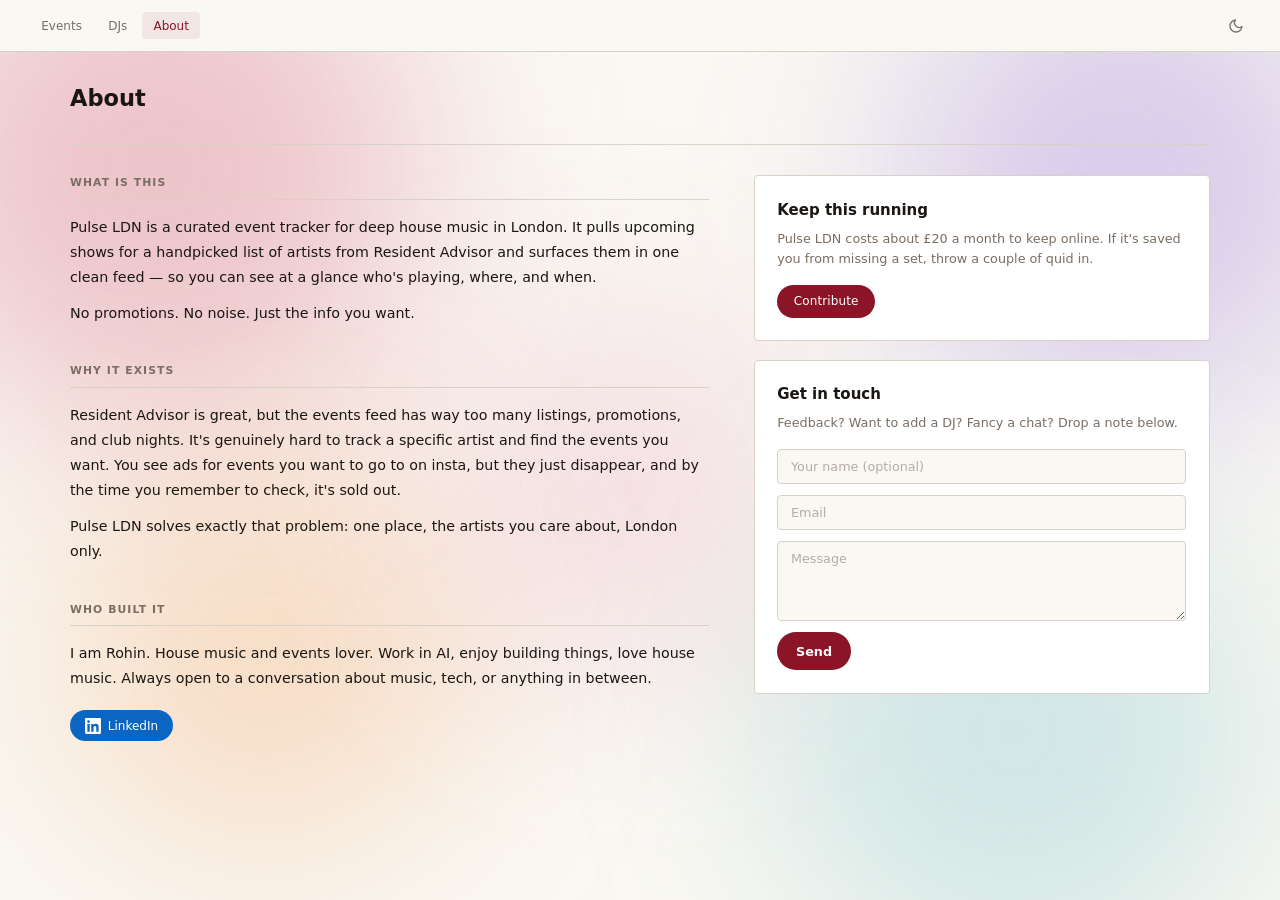
==== commit 16adb9ae: "Replace Stripe Buy Button with on-brand contribute button The embedded buy button looked off-brand (" ====
--- a/about.html
+++ b/about.html
@@ -9,9 +9,8 @@
   <link href="https://fonts.googleapis.com/css2?family=Playfair+Display:wght@700&display=swap" rel="stylesheet" />
   <link href="https://api.fontshare.com/v2/css?f[]=satoshi@400,500,700&display=swap" rel="stylesheet" />
   <link rel="preconnect" href="https://cdn.jsdelivr.net" />
-  <link rel="stylesheet" href="style.css?v=7" />
+  <link rel="stylesheet" href="style.css?v=8" />
   <script src="theme.js"></script>
-  <script async src="https://js.stripe.com/v3/buy-button.js"></script>
 </head>
 <body>
   <div class="bg-blobs" aria-hidden="true">
@@ -71,12 +70,14 @@
 
       <aside class="about-aside">
         <div class="support-card">
-          <h3>Support this site</h3>
-          <p>This costs ~£20 a month to run. Contribute to keep it going if you like it!</p>
-          <stripe-buy-button
-            buy-button-id="buy_btn_1TUWoPEKmdImYHkx97VffvHU"
-            publishable-key="pk_live_51TUWYhEKmdImYHkxPPdSYrr7RzmHdSrNA3oM87UBC1wHEC7L13ixj8qH4x8XZc9AERhn0wu43yWsTOGnQAnqMTa100xkGMgwpM"
-          ></stripe-buy-button>
+          <h3>Keep this running</h3>
+          <p>Pulse LDN costs about £20 a month to keep online. If it's saved you from missing a set, throw a couple of quid in.</p>
+          <a
+            href="https://buy.stripe.com/7sY14ngiXaq6gVk71Effy00"
+            target="_blank"
+            rel="noopener noreferrer"
+            class="contribute-btn"
+          >Contribute</a>
         </div>
 
         <div class="contact-card">
--- a/style.css
+++ b/style.css
@@ -630,6 +630,24 @@
   margin: 0 0 1rem;
 }
 
+.contribute-btn {
+  display: inline-block;
+  padding: 0.5rem 1.1rem;
+  border-radius: 999px;
+  background: var(--accent);
+  color: #fff;
+  font-size: 0.8rem;
+  font-weight: 500;
+  font-family: inherit;
+  text-decoration: none;
+  letter-spacing: 0.01em;
+  transition: opacity 0.15s, transform 0.15s;
+}
+
+.contribute-btn:hover {
+  opacity: 0.9;
+  transform: translateY(-1px);
+}
 
 .about-block {
   margin-bottom: 2.5rem;
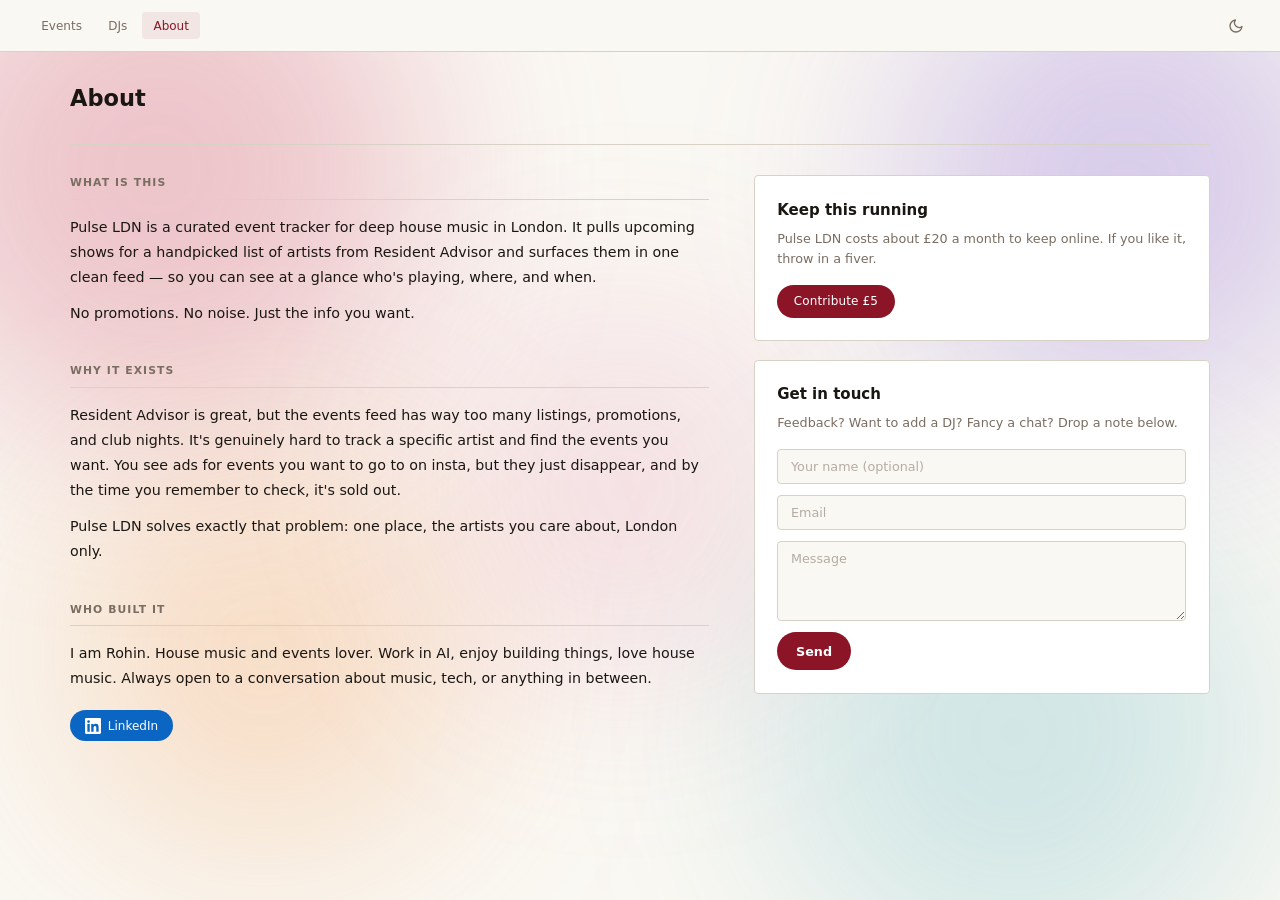
==== commit 449c1ea6: "Code review fixes + button copy update - isWeekend now Fri/Sat only (was including Sun); fixed in ap" ====
--- a/about.html
+++ b/about.html
@@ -9,7 +9,7 @@
   <link href="https://fonts.googleapis.com/css2?family=Playfair+Display:wght@700&display=swap" rel="stylesheet" />
   <link href="https://api.fontshare.com/v2/css?f[]=satoshi@400,500,700&display=swap" rel="stylesheet" />
   <link rel="preconnect" href="https://cdn.jsdelivr.net" />
-  <link rel="stylesheet" href="style.css?v=8" />
+  <link rel="stylesheet" href="style.css?v=9" />
   <script src="theme.js"></script>
 </head>
 <body>
@@ -71,13 +71,13 @@
       <aside class="about-aside">
         <div class="support-card">
           <h3>Keep this running</h3>
-          <p>Pulse LDN costs about £20 a month to keep online. If it's saved you from missing a set, throw a couple of quid in.</p>
+          <p>Pulse LDN costs about £20 a month to keep online. If you like it, throw in a fiver.</p>
           <a
             href="https://buy.stripe.com/7sY14ngiXaq6gVk71Effy00"
             target="_blank"
             rel="noopener noreferrer"
             class="contribute-btn"
-          >Contribute</a>
+          >Contribute £5</a>
         </div>
 
         <div class="contact-card">
--- a/style.css
+++ b/style.css
@@ -487,6 +487,35 @@
   color: white;
 }
 
+/* Lineup expand toggle */
+.lineup-more {
+  background: transparent;
+  color: var(--text-muted);
+  font-size: 0.72rem;
+  font-weight: 500;
+  font-family: inherit;
+  padding: 0.25rem 0.65rem;
+  border-radius: 999px;
+  border: 1px dashed var(--border);
+  white-space: nowrap;
+  cursor: pointer;
+  transition: border-color 0.15s, color 0.15s, background 0.15s;
+}
+
+.lineup-more:hover {
+  border-color: var(--accent);
+  color: var(--accent);
+  background: var(--accent-dim);
+}
+
+.lineup-more[aria-expanded="true"] {
+  border-style: solid;
+}
+
+.lineup-extra {
+  display: contents;
+}
+
 /* View event link */
 .ticket-link {
   display: inline-block;
@@ -687,30 +716,6 @@
   .about-aside {
     position: static;
   }
-}
-
-/* ─── Request section (djs.html) ───────────────────────────────────────────── */
-.request-section {
-  background: var(--surface-card);
-  border: 1px solid var(--border);
-  border-radius: var(--radius);
-  padding: 2rem;
-  max-width: 560px;
-  transition: background-color 0.25s;
-}
-
-.request-section h3 {
-  font-size: 1rem;
-  font-weight: 600;
-  color: var(--text);
-  margin-bottom: 0.5rem;
-}
-
-.request-section p {
-  font-size: 0.85rem;
-  color: var(--text-muted);
-  margin-bottom: 1.25rem;
-  line-height: 1.6;
 }
 
 .request-form {
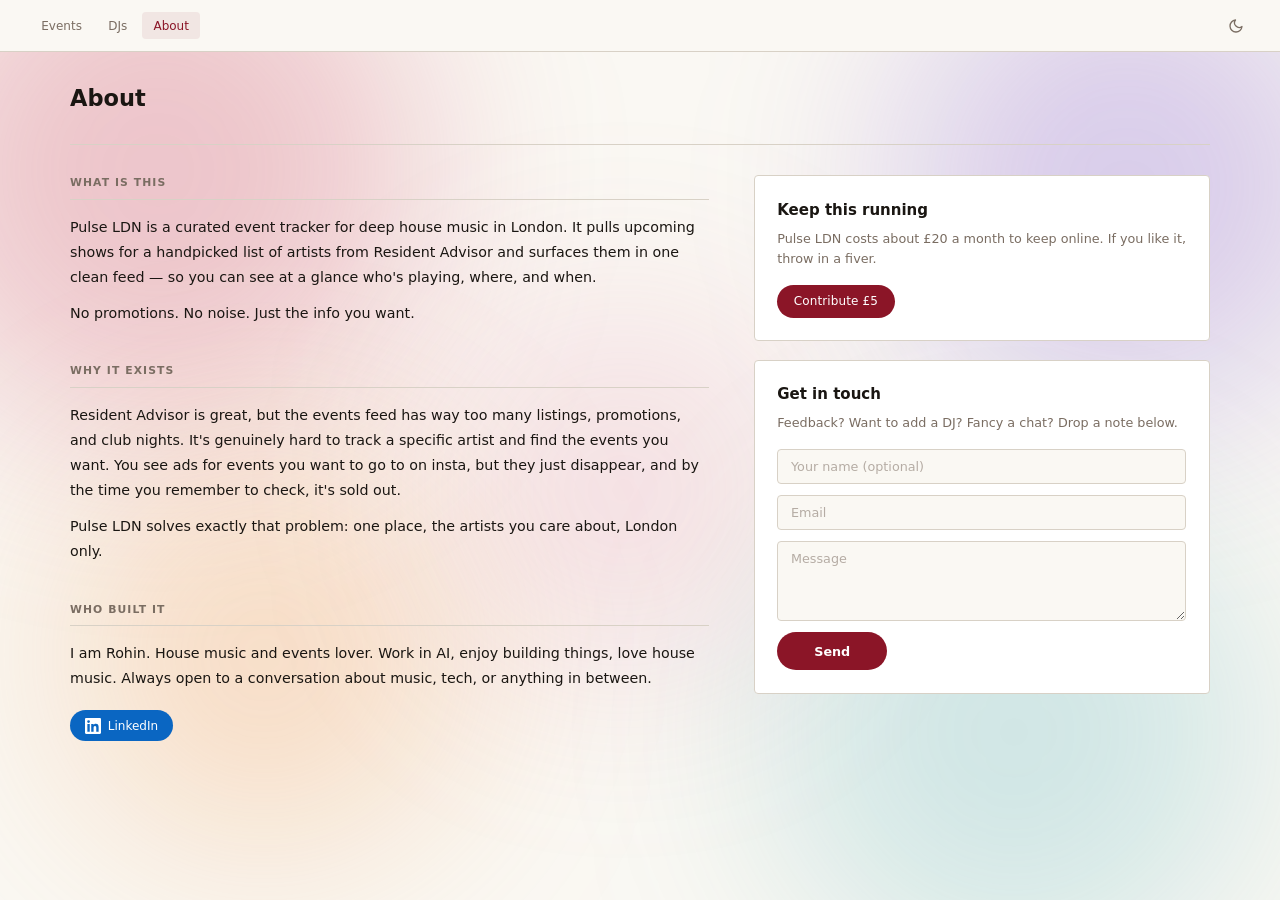
==== commit 5a27a2ac: "Fix stuck Send button + add success animation The form's display:flex was overriding [hidden]'s disp" ====
--- a/about.html
+++ b/about.html
@@ -9,8 +9,8 @@
   <link href="https://fonts.googleapis.com/css2?family=Playfair+Display:wght@700&display=swap" rel="stylesheet" />
   <link href="https://api.fontshare.com/v2/css?f[]=satoshi@400,500,700&display=swap" rel="stylesheet" />
   <link rel="preconnect" href="https://cdn.jsdelivr.net" />
-  <link rel="stylesheet" href="style.css?v=9" />
-  <script src="theme.js"></script>
+  <link rel="stylesheet" href="style.css?v=11" />
+  <script src="theme.js?v=10"></script>
 </head>
 <body>
   <div class="bg-blobs" aria-hidden="true">
@@ -83,19 +83,38 @@
         <div class="contact-card">
           <h3>Get in touch</h3>
           <p>Feedback? Want to add a DJ? Fancy a chat? Drop a note below.</p>
-          <form
-            action="https://formspree.io/f/mwvynvjv"
-            method="POST"
-            id="contactForm"
-            class="request-form"
-          >
-            <input type="text" name="name" placeholder="Your name (optional)" />
-            <input type="email" name="email" placeholder="Email" required />
-            <textarea name="message" rows="4" placeholder="Message" required></textarea>
-            <button type="submit" class="submit-btn">Send</button>
-          </form>
-          <p id="contactConfirm" hidden>Thanks — got it. I'll be in touch.</p>
-          <p id="contactError" hidden style="color:var(--accent); font-size:0.85rem; margin-top:0.75rem;">
+          <div class="contact-form-wrapper" id="contactWrapper">
+            <form
+              action="https://formspree.io/f/mwvynvjv"
+              method="POST"
+              id="contactForm"
+              class="request-form"
+            >
+              <input type="text" name="name" placeholder="Your name (optional)" />
+              <input type="email" name="email" placeholder="Email" required />
+              <textarea name="message" rows="4" placeholder="Message" required></textarea>
+              <button type="submit" class="submit-btn" id="contactSubmit">
+                <span class="btn-label">Send</span>
+                <span class="btn-dots" aria-hidden="true">
+                  <span class="dot"></span><span class="dot"></span><span class="dot"></span>
+                </span>
+                <span class="btn-check" aria-hidden="true">
+                  <svg viewBox="0 0 16 16" width="14" height="14" fill="none" stroke="currentColor" stroke-width="2.4" stroke-linecap="round" stroke-linejoin="round">
+                    <path d="M3 8.5l3.2 3.2L13 5"/>
+                  </svg>
+                </span>
+              </button>
+            </form>
+            <div class="contact-confirm" id="contactConfirm" hidden>
+              <div class="confirm-tick" aria-hidden="true">
+                <svg viewBox="0 0 24 24" width="22" height="22" fill="none" stroke="currentColor" stroke-width="2.2" stroke-linecap="round" stroke-linejoin="round">
+                  <path d="M5 12.5l4.5 4.5L19 7"/>
+                </svg>
+              </div>
+              <p>Thanks — message received. I'll be in touch.</p>
+            </div>
+          </div>
+          <p id="contactError" class="contact-error" hidden>
             Something went wrong. Try emailing instead.
           </p>
         </div>
@@ -104,39 +123,66 @@
   </main>
 
   <script>
-    const form = document.getElementById('contactForm');
-    const confirmEl = document.getElementById('contactConfirm');
-    const errorEl = document.getElementById('contactError');
+    (() => {
+      const form = document.getElementById('contactForm');
+      const submitBtn = document.getElementById('contactSubmit');
+      const btnLabel = submitBtn.querySelector('.btn-label');
+      const confirmEl = document.getElementById('contactConfirm');
+      const errorEl = document.getElementById('contactError');
+      const reduceMotion = window.matchMedia('(prefers-reduced-motion: reduce)').matches;
 
-    form.addEventListener('submit', async (e) => {
-      e.preventDefault();
-      errorEl.hidden = true;
-      const submitBtn = form.querySelector('button[type="submit"]');
-      const originalLabel = submitBtn.textContent;
-      submitBtn.disabled = true;
-      submitBtn.textContent = 'Sending…';
+      const SUCCESS_HOLD_MS = reduceMotion ? 0 : 700;
 
-      try {
-        const res = await fetch(form.action, {
-          method: 'POST',
-          body: new FormData(form),
-          headers: { 'Accept': 'application/json' },
-        });
-        if (res.ok) {
+      form.addEventListener('submit', async (e) => {
+        e.preventDefault();
+        if (submitBtn.disabled) return;
+
+        errorEl.hidden = true;
+        submitBtn.classList.remove('is-error');
+        submitBtn.classList.add('is-sending');
+        submitBtn.disabled = true;
+        btnLabel.textContent = 'Sending';
+
+        try {
+          const res = await fetch(form.action, {
+            method: 'POST',
+            body: new FormData(form),
+            headers: { 'Accept': 'application/json' },
+          });
+          if (!res.ok) throw new Error('Bad response');
+
+          // Success — swap to "Sent ✓"
+          submitBtn.classList.remove('is-sending');
+          submitBtn.classList.add('is-success');
+          btnLabel.textContent = 'Sent';
+
+          // Hold the success state briefly, then crossfade form → confirm
+          await wait(SUCCESS_HOLD_MS);
+          form.classList.add('is-leaving');
+          await wait(reduceMotion ? 0 : 280);
           form.hidden = true;
           confirmEl.hidden = false;
-        } else {
-          throw new Error('Bad response');
+          // Force reflow so the entrance transition fires
+          void confirmEl.offsetWidth;
+          confirmEl.classList.add('is-visible');
+        } catch (_) {
+          submitBtn.classList.remove('is-sending');
+          submitBtn.classList.add('is-error');
+          btnLabel.textContent = 'Send';
+          submitBtn.disabled = false;
+          errorEl.hidden = false;
+          // Strip the error class after the shake plays so it can re-trigger
+          setTimeout(() => submitBtn.classList.remove('is-error'), 600);
         }
-      } catch (_) {
-        errorEl.hidden = false;
-        submitBtn.disabled = false;
-        submitBtn.textContent = originalLabel;
+      });
+
+      function wait(ms) {
+        return new Promise(r => setTimeout(r, ms));
       }
-    });
+    })();
   </script>
 
   <script src="https://cdn.jsdelivr.net/npm/gsap@3.12.5/dist/gsap.min.js"></script>
-  <script src="animations.js?v=2"></script>
+  <script src="animations.js?v=10"></script>
 </body>
 </html>
--- a/style.css
+++ b/style.css
@@ -1,5 +1,8 @@
 /* ─── Reset & base ─────────────────────────────────────────────────────────── */
 *, *::before, *::after { box-sizing: border-box; margin: 0; padding: 0; }
+
+/* Ensure [hidden] always wins over component display rules */
+[hidden] { display: none !important; }
 
 :root {
   --bg:           #FAF8F3;
@@ -747,7 +750,9 @@
 .request-form textarea::placeholder { color: var(--text-dim); }
 
 .submit-btn {
+  position: relative;
   height: 38px;
+  min-width: 110px;
   padding: 0 1.25rem;
   background: var(--accent);
   border: none;
@@ -758,10 +763,173 @@
   font-weight: 600;
   cursor: pointer;
   align-self: flex-start;
-  transition: opacity 0.15s;
-}
-
-.submit-btn:hover { opacity: 0.85; }
+  display: inline-flex;
+  align-items: center;
+  justify-content: center;
+  gap: 0.4rem;
+  overflow: hidden;
+  transition: opacity 0.18s ease, transform 0.18s ease, background-color 0.25s ease;
+}
+
+.submit-btn:hover { opacity: 0.9; }
+
+.submit-btn:disabled { cursor: default; }
+
+.submit-btn .btn-label {
+  display: inline-block;
+  transition: transform 0.25s cubic-bezier(0.34, 1.56, 0.64, 1);
+}
+
+/* Three-dot sending indicator */
+.submit-btn .btn-dots {
+  display: none;
+  align-items: center;
+  gap: 3px;
+  height: 100%;
+}
+
+.submit-btn .btn-dots .dot {
+  width: 4px;
+  height: 4px;
+  border-radius: 50%;
+  background: currentColor;
+  opacity: 0.4;
+  animation: dot-pulse 1s infinite ease-in-out;
+}
+
+.submit-btn .btn-dots .dot:nth-child(2) { animation-delay: 0.15s; }
+.submit-btn .btn-dots .dot:nth-child(3) { animation-delay: 0.3s; }
+
+/* Check icon — only visible in success state */
+.submit-btn .btn-check {
+  display: none;
+  align-items: center;
+  justify-content: center;
+}
+
+@keyframes dot-pulse {
+  0%, 100% { opacity: 0.35; transform: translateY(0); }
+  50%      { opacity: 1;    transform: translateY(-1px); }
+}
+
+/* Sending state */
+.submit-btn.is-sending {
+  opacity: 0.92;
+  transform: scale(0.98);
+}
+.submit-btn.is-sending .btn-dots { display: inline-flex; }
+
+/* Success state */
+.submit-btn.is-success {
+  background: #1f7a4a; /* soft confirmation green */
+  animation: pop-success 0.45s cubic-bezier(0.34, 1.56, 0.64, 1);
+}
+.submit-btn.is-success .btn-dots { display: none; }
+.submit-btn.is-success .btn-check { display: inline-flex; }
+
+@keyframes pop-success {
+  0%   { transform: scale(0.98); }
+  55%  { transform: scale(1.06); }
+  100% { transform: scale(1); }
+}
+
+/* Error state — gentle horizontal shake */
+.submit-btn.is-error {
+  animation: btn-shake 0.45s cubic-bezier(0.36, 0.07, 0.19, 0.97);
+}
+
+@keyframes btn-shake {
+  0%, 100%       { transform: translateX(0); }
+  15%            { transform: translateX(-5px); }
+  30%, 60%       { transform: translateX(4px); }
+  45%, 75%       { transform: translateX(-3px); }
+  90%            { transform: translateX(2px); }
+}
+
+/* Form / confirmation crossfade */
+.contact-form-wrapper {
+  position: relative;
+}
+
+.request-form {
+  transition: opacity 0.28s ease, transform 0.28s ease, max-height 0.32s ease;
+  max-height: 400px;
+  overflow: hidden;
+}
+
+.request-form.is-leaving {
+  opacity: 0;
+  transform: translateY(-8px);
+  max-height: 0;
+  pointer-events: none;
+}
+
+.contact-confirm {
+  display: flex;
+  align-items: flex-start;
+  gap: 0.7rem;
+  padding: 0.85rem 1rem;
+  border-radius: 12px;
+  background: rgba(31, 122, 74, 0.08);
+  border: 1px solid rgba(31, 122, 74, 0.2);
+  color: var(--text);
+  opacity: 0;
+  transform: translateY(8px);
+  transition: opacity 0.32s ease, transform 0.32s ease;
+}
+
+.contact-confirm.is-visible {
+  opacity: 1;
+  transform: translateY(0);
+}
+
+.contact-confirm p {
+  margin: 0;
+  font-size: 0.85rem;
+  line-height: 1.5;
+  color: var(--text);
+}
+
+.confirm-tick {
+  flex-shrink: 0;
+  width: 26px;
+  height: 26px;
+  border-radius: 50%;
+  background: #1f7a4a;
+  color: #fff;
+  display: flex;
+  align-items: center;
+  justify-content: center;
+  animation: tick-in 0.5s cubic-bezier(0.34, 1.56, 0.64, 1);
+}
+
+@keyframes tick-in {
+  0%   { transform: scale(0); opacity: 0; }
+  60%  { transform: scale(1.15); opacity: 1; }
+  100% { transform: scale(1); }
+}
+
+/* Error message under the form */
+.contact-error {
+  margin-top: 0.75rem;
+  font-size: 0.8rem;
+  color: var(--accent);
+}
+
+/* Respect reduced motion */
+@media (prefers-reduced-motion: reduce) {
+  .submit-btn,
+  .submit-btn .btn-label,
+  .submit-btn.is-success,
+  .submit-btn.is-error,
+  .submit-btn .btn-dots .dot,
+  .request-form,
+  .contact-confirm,
+  .confirm-tick {
+    animation: none !important;
+    transition: none !important;
+  }
+}
 
 /* ─── DJ Profile (dj.html) ─────────────────────────────────────────────────── */
 .dj-profile {
